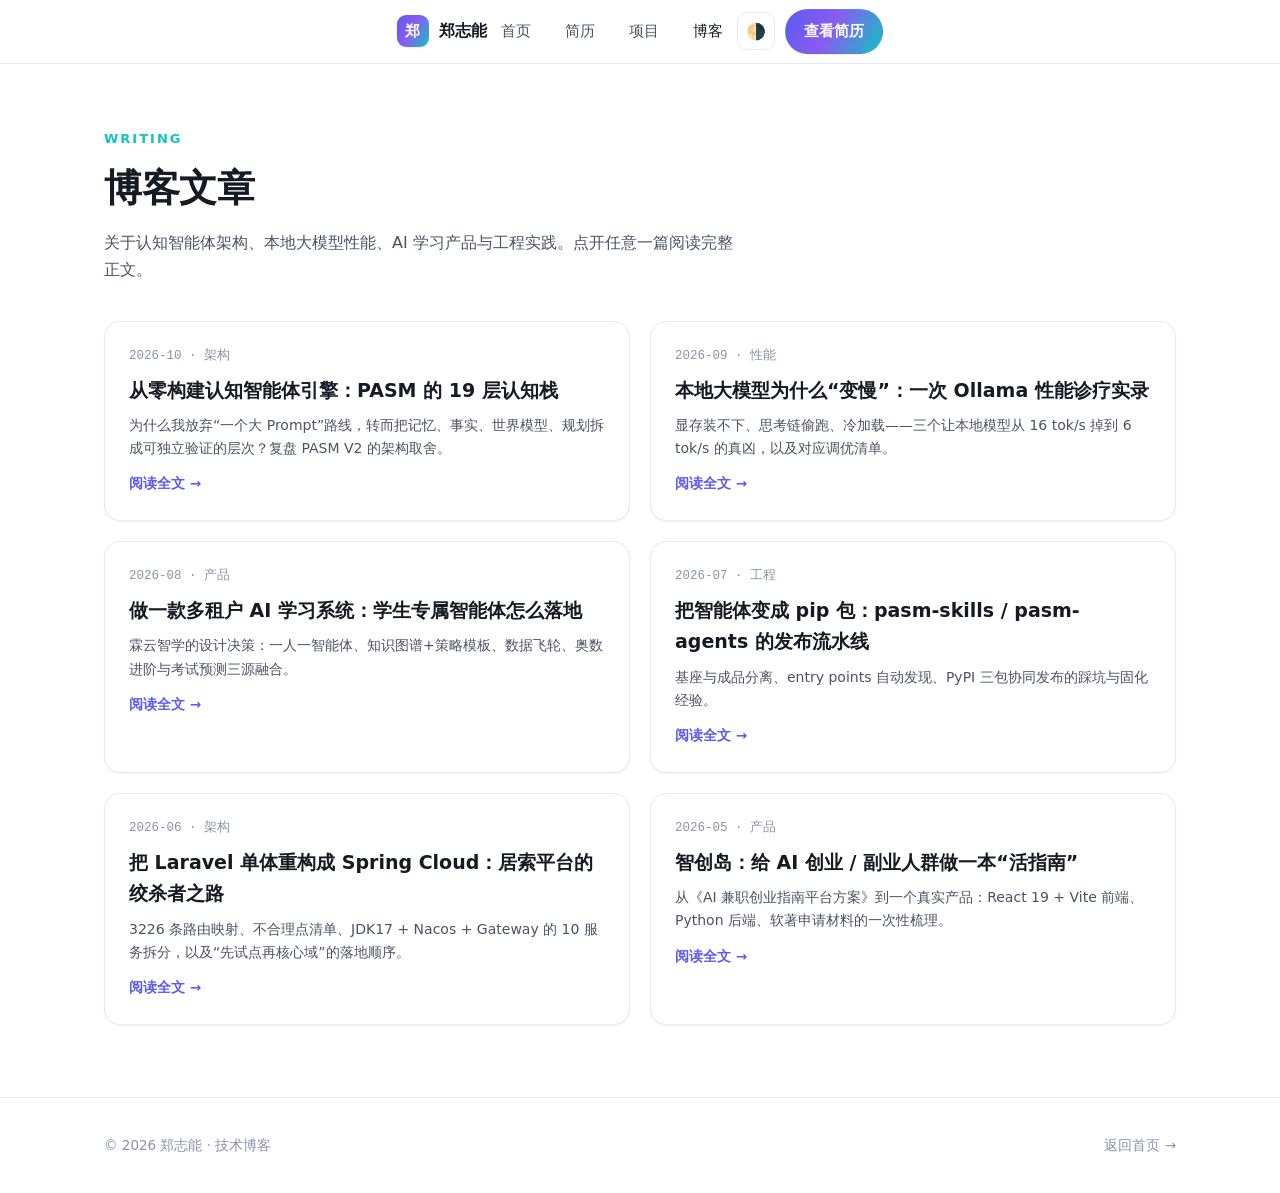
==== blog.html @ 007dc9b1 "feat: 郑志能个人站点与在线简历（纯静态 · 数据驱动 · 扫码联系） - 首页 / 简历页 / 项目页 / 博客页 四页 - 19 个项目真实数据（PASM 系列 / 霖云智学 / 智创岛 / " ====
<!DOCTYPE html>
<html lang="zh-CN">
<head>
  <meta charset="UTF-8" />
  <meta name="viewport" content="width=device-width, initial-scale=1.0" />
  <title>博客 · 郑志能</title>
  <meta name="description" content="郑志能的技术博客：认知智能体架构、本地大模型性能、AI 学习产品与工程实践。" />
  <link rel="stylesheet" href="assets/css/style.css" />
</head>
<body>

  <nav class="nav">
    <div class="wrap">
      <a class="brand" href="index.html"><span class="logo">郑</span><span>郑志能</span></a>
      <div class="nav-links">
        <a href="index.html" data-page="index">首页</a>
        <a href="resume.html" data-page="resume">简历</a>
        <a href="projects.html" data-page="projects">项目</a>
        <a href="blog.html" data-page="blog">博客</a>
      </div>
      <div class="nav-actions">
        <button class="theme-toggle" data-theme-toggle title="切换深色 / 浅色">🌗</button>
        <a class="btn btn-primary" href="resume.html">查看简历</a>
      </div>
    </div>
  </nav>

  <section style="padding-top:64px">
    <div class="wrap">
      <div class="section-head reveal">
        <div class="kicker">Writing</div>
        <h2>博客文章</h2>
        <p>关于认知智能体架构、本地大模型性能、AI 学习产品与工程实践。点开任意一篇阅读完整正文。</p>
      </div>
      <div class="blog-grid" id="posts-grid"></div>
      <article id="article" class="post-full-wrap" hidden></article>
    </div>
  </section>

  <footer>
    <div class="wrap">
      <span>© 2026 郑志能 · 技术博客</span>
      <span><a href="index.html">返回首页 →</a></span>
    </div>
  </footer>

  <script src="assets/data/projects.js"></script>
  <script src="assets/data/posts.js"></script>
  <script src="assets/js/main.js"></script>
</body>
</html>
---- assets/css/style.css ----
/* =========================================================
   郑志能 · 个人站点 / 简历  —  设计系统
   现代极简科技风 · 浅色为主 · 可切换深色 · 可打印
   ========================================================= */

:root {
  /* 浅色主题 */
  --bg: #ffffff;
  --bg-soft: #f6f7fb;
  --bg-card: #ffffff;
  --bg-elevated: #ffffff;
  --text: #161a23;
  --text-soft: #4a5263;
  --text-muted: #8a93a6;
  --border: #e7e9f0;
  --border-strong: #d6dae6;

  --accent: #5b5bf0;          /* 主强调：电光紫 */
  --accent-2: #12c2c2;        /* 次强调：青 */
  --accent-3: #ff7a59;        /* 暖点缀：珊瑚 */
  --grad: linear-gradient(120deg, #5b5bf0 0%, #8a5bf0 45%, #12c2c2 100%);
  --grad-soft: linear-gradient(120deg, rgba(91,91,240,.12), rgba(18,194,194,.12));

  --shadow-sm: 0 1px 2px rgba(20,26,35,.06);
  --shadow-md: 0 8px 24px rgba(20,26,35,.08);
  --shadow-lg: 0 18px 48px rgba(20,26,35,.12);

  --radius-sm: 10px;
  --radius: 16px;
  --radius-lg: 24px;

  --maxw: 1120px;
  --nav-h: 64px;

  --font: "PingFang SC", "Microsoft YaHei", "Segoe UI", system-ui, -apple-system,
          "Helvetica Neue", Arial, "Noto Sans SC", sans-serif;
  --mono: "SFMono-Regular", "JetBrains Mono", "Cascadia Code", Consolas, monospace;
}

[data-theme="dark"] {
  --bg: #0d1017;
  --bg-soft: #11151f;
  --bg-card: #161b27;
  --bg-elevated: #1b2130;
  --text: #eef1f7;
  --text-soft: #b3bccd;
  --text-muted: #6f7a8e;
  --border: #232a3a;
  --border-strong: #2e3648;
  --shadow-sm: 0 1px 2px rgba(0,0,0,.4);
  --shadow-md: 0 8px 24px rgba(0,0,0,.45);
  --shadow-lg: 0 18px 48px rgba(0,0,0,.55);
  --grad-soft: linear-gradient(120deg, rgba(91,91,240,.18), rgba(18,194,194,.16));
}

* { box-sizing: border-box; margin: 0; padding: 0; }

html { scroll-behavior: smooth; }

body {
  font-family: var(--font);
  background: var(--bg);
  color: var(--text);
  line-height: 1.65;
  -webkit-font-smoothing: antialiased;
  transition: background .35s ease, color .35s ease;
}

a { color: inherit; text-decoration: none; }

.wrap { max-width: var(--maxw); margin: 0 auto; padding: 0 24px; }

/* ---------- 顶部导航 ---------- */
.nav {
  position: sticky; top: 0; z-index: 50;
  height: var(--nav-h);
  display: flex; align-items: center;
  backdrop-filter: saturate(180%) blur(14px);
  background: color-mix(in srgb, var(--bg) 82%, transparent);
  border-bottom: 1px solid var(--border);
}
.nav .wrap { display: flex; align-items: center; justify-content: space-between; }
.brand { display: flex; align-items: center; gap: 10px; font-weight: 800; letter-spacing: .3px; }
.brand .logo {
  width: 32px; height: 32px; border-radius: 9px; background: var(--grad);
  display: grid; place-items: center; color: #fff; font-weight: 800; font-size: 15px;
  box-shadow: var(--shadow-sm);
}
.nav-links { display: flex; gap: 6px; align-items: center; }
.nav-links a {
  padding: 8px 14px; border-radius: 999px; color: var(--text-soft);
  font-size: 14.5px; font-weight: 500; transition: .2s;
}
.nav-links a:hover { color: var(--text); background: var(--bg-soft); }
.nav-actions { display: flex; align-items: center; gap: 10px; }
.theme-toggle {
  width: 38px; height: 38px; border-radius: 10px; border: 1px solid var(--border);
  background: var(--bg-card); cursor: pointer; display: grid; place-items: center;
  font-size: 16px; color: var(--text-soft); transition: .2s;
}
.theme-toggle:hover { border-color: var(--accent); color: var(--accent); }
.btn {
  display: inline-flex; align-items: center; gap: 8px;
  padding: 10px 18px; border-radius: 999px; font-weight: 600; font-size: 14.5px;
  cursor: pointer; border: 1px solid transparent; transition: .25s; white-space: nowrap;
}
.btn-primary { background: var(--grad); color: #fff; box-shadow: var(--shadow-sm); }
.btn-primary:hover { box-shadow: var(--shadow-md); transform: translateY(-1px); }
.btn-ghost { border-color: var(--border-strong); color: var(--text); background: var(--bg-card); }
.btn-ghost:hover { border-color: var(--accent); color: var(--accent); }

/* ---------- Hero ---------- */
.hero { position: relative; overflow: hidden; padding: 86px 0 64px; }
.hero::before {
  content: ""; position: absolute; inset: -30% -10% auto -10%; height: 560px;
  background: radial-gradient(60% 60% at 70% 0%, rgba(91,91,240,.16), transparent 60%),
              radial-gradient(50% 50% at 12% 10%, rgba(18,194,194,.14), transparent 60%);
  pointer-events: none;
}
.hero-grid { position: relative; display: grid; grid-template-columns: 1.3fr .9fr; gap: 48px; align-items: center; }
.eyebrow {
  display: inline-flex; align-items: center; gap: 8px; font-size: 13px; font-weight: 600;
  color: var(--accent); background: var(--grad-soft); padding: 6px 14px; border-radius: 999px;
  border: 1px solid color-mix(in srgb, var(--accent) 22%, transparent);
}
.hero h1 { font-size: clamp(38px, 5.4vw, 64px); line-height: 1.06; margin: 18px 0 14px; letter-spacing: -.5px; }
.hero h1 .grad { background: var(--grad); -webkit-background-clip: text; background-clip: text; color: transparent; }
.hero .lead { font-size: 18px; color: var(--text-soft); max-width: 560px; }
.hero .cta { margin-top: 28px; display: flex; gap: 12px; flex-wrap: wrap; }
.hero .stats { margin-top: 38px; display: flex; gap: 30px; flex-wrap: wrap; }
.stat .n { font-size: 28px; font-weight: 800; background: var(--grad); -webkit-background-clip: text; background-clip: text; color: transparent; }
.stat .l { font-size: 13px; color: var(--text-muted); }

.avatar-card {
  position: relative; border-radius: var(--radius-lg); padding: 26px;
  background: var(--bg-card); border: 1px solid var(--border); box-shadow: var(--shadow-lg);
}
.avatar {
  width: 100%; aspect-ratio: 1/1; border-radius: var(--radius); background: var(--grad-soft);
  display: grid; place-items: center; font-size: 64px; font-weight: 800; color: var(--accent);
  border: 1px solid var(--border);
}
.avatar-card .meta { margin-top: 16px; display: grid; gap: 8px; }
.avatar-card .meta div { display: flex; justify-content: space-between; font-size: 13.5px; color: var(--text-soft); }
.avatar-card .meta b { color: var(--text); font-weight: 600; }

/* ---------- 区块通用 ---------- */
section { padding: 72px 0; }
.section-head { margin-bottom: 38px; }
.section-head .kicker { font-size: 13px; font-weight: 700; letter-spacing: 2px; text-transform: uppercase; color: var(--accent-2); }
.section-head h2 { font-size: clamp(26px, 3.4vw, 38px); margin-top: 8px; letter-spacing: -.4px; }
.section-head p { color: var(--text-soft); margin-top: 10px; max-width: 640px; }
.bg-soft { background: var(--bg-soft); }

/* 关于 */
.about-grid { display: grid; grid-template-columns: 1.4fr 1fr; gap: 40px; align-items: start; }
.about p { color: var(--text-soft); margin-bottom: 14px; }
.about p strong { color: var(--text); }

.skill-group h4 { font-size: 14px; color: var(--text-muted); margin: 18px 0 10px; text-transform: uppercase; letter-spacing: 1px; }
.tags { display: flex; flex-wrap: wrap; gap: 8px; }
.tag {
  font-size: 13px; padding: 6px 13px; border-radius: 999px; background: var(--bg-card);
  border: 1px solid var(--border); color: var(--text-soft); font-weight: 500;
}
.tag.accent { background: var(--grad-soft); border-color: color-mix(in srgb, var(--accent) 25%, transparent); color: var(--accent); }

/* ---------- 项目卡片 ---------- */
.projects-grid { display: grid; grid-template-columns: repeat(3, 1fr); gap: 20px; }
.card {
  background: var(--bg-card); border: 1px solid var(--border); border-radius: var(--radius);
  padding: 22px; transition: .25s; display: flex; flex-direction: column; gap: 12px;
  box-shadow: var(--shadow-sm);
}
.card:hover { transform: translateY(-4px); box-shadow: var(--shadow-lg); border-color: color-mix(in srgb, var(--accent) 35%, var(--border)); }
.card .top { display: flex; align-items: center; justify-content: space-between; gap: 10px; }
.card .icon {
  width: 42px; height: 42px; border-radius: 12px; background: var(--grad-soft);
  display: grid; place-items: center; font-size: 20px; border: 1px solid var(--border);
}
.badge { font-size: 11.5px; font-weight: 700; padding: 4px 10px; border-radius: 999px; }
.badge.core { background: rgba(91,91,240,.14); color: var(--accent); }
.badge.open { background: rgba(18,194,194,.16); color: var(--accent-2); }
.badge.prod { background: rgba(255,122,89,.16); color: var(--accent-3); }
.badge.wip  { background: rgba(138,146,166,.18); color: var(--text-muted); }
.card h3 { font-size: 18px; }
.card .en { font-size: 12.5px; color: var(--text-muted); font-family: var(--mono); }
.card p { font-size: 14px; color: var(--text-soft); flex: 1; }
.card .tech { display: flex; flex-wrap: wrap; gap: 6px; }
.card .tech span { font-size: 11.5px; color: var(--text-muted); border: 1px solid var(--border); border-radius: 6px; padding: 2px 8px; }
.card .links { display: flex; gap: 14px; margin-top: 4px; }
.card .links a { font-size: 13px; font-weight: 600; color: var(--accent); }
.card .links a:hover { text-decoration: underline; }

/* ---------- 时间线（履历） ---------- */
.timeline { position: relative; padding-left: 26px; }
.timeline::before { content: ""; position: absolute; left: 7px; top: 6px; bottom: 6px; width: 2px; background: var(--border-strong); }
.tl-item { position: relative; padding-bottom: 30px; }
.tl-item::before { content: ""; position: absolute; left: -23px; top: 5px; width: 14px; height: 14px; border-radius: 50%; background: var(--bg); border: 3px solid var(--accent); box-shadow: 0 0 0 4px var(--grad-soft); }
.tl-item .when { font-size: 13px; color: var(--accent); font-weight: 700; }
.tl-item h4 { font-size: 17px; margin: 4px 0 2px; }
.tl-item .org { font-size: 13.5px; color: var(--text-muted); margin-bottom: 8px; }
.tl-item ul { padding-left: 18px; color: var(--text-soft); font-size: 14.5px; }
.tl-item ul li { margin-bottom: 5px; }

/* ---------- 博客 ---------- */
.blog-grid { display: grid; grid-template-columns: repeat(2, 1fr); gap: 20px; }
.post {
  display: block; background: var(--bg-card); border: 1px solid var(--border); border-radius: var(--radius);
  padding: 24px; transition: .25s; box-shadow: var(--shadow-sm);
}
.post:hover { transform: translateY(-3px); box-shadow: var(--shadow-md); border-color: color-mix(in srgb, var(--accent) 30%, var(--border)); }
.post .date { font-size: 12.5px; color: var(--text-muted); font-family: var(--mono); }
.post h3 { font-size: 19px; margin: 8px 0; }
.post p { color: var(--text-soft); font-size: 14px; }
.post .more { display: inline-block; margin-top: 12px; color: var(--accent); font-weight: 600; font-size: 13.5px; }

/* ---------- 文章详情 ---------- */
.post-full-wrap { max-width: 780px; margin: 0 auto; }
.post-full { background: var(--bg-card); border: 1px solid var(--border); border-radius: var(--radius); padding: 38px; box-shadow: var(--shadow-sm); }
.post-full h1 { font-size: clamp(24px, 3.4vw, 34px); margin: 10px 0 8px; letter-spacing: -.4px; }
.post-full .lead { color: var(--text-soft); font-size: 16px; margin-bottom: 22px; }
.post-full .date { font-size: 12.5px; color: var(--text-muted); font-family: var(--mono); }
.post-full h4 { font-size: 16px; margin: 22px 0 8px; color: var(--text); }
.post-full p { color: var(--text-soft); margin-bottom: 14px; }
.post-full ul { padding-left: 20px; color: var(--text-soft); margin-bottom: 14px; }
.post-full ul li { margin-bottom: 6px; }
.post-full pre { background: var(--bg-soft); border: 1px solid var(--border); border-radius: 10px; padding: 14px; overflow: auto; font-family: var(--mono); font-size: 13px; color: var(--text); }
.post-full code { font-family: var(--mono); font-size: .92em; background: var(--bg-soft); padding: 1px 6px; border-radius: 6px; }

/* ---------- 扫码联系 ---------- */
.qr { width: 118px; height: 118px; border-radius: 12px; background: #fff; padding: 8px; border: 1px solid var(--border); box-shadow: var(--shadow-sm); display: block; }
.scan-contact { display: flex; align-items: center; gap: 16px; flex-wrap: wrap; }
.scan-contact .qr-cap { font-size: 13px; color: var(--text-soft); line-height: 1.7; }
.scan-contact .qr-cap b { color: var(--accent); }
.contact-card .qr { background: #fff; border-color: rgba(255,255,255,.4); }
.contact-card .qr-cap { color: #fff; }
.contact-card .qr-cap b { color: #fff; }

/* ---------- 联系 ---------- */
.contact-card {
  border-radius: var(--radius-lg); padding: 48px; text-align: center; color: #fff;
  background: var(--grad); box-shadow: var(--shadow-lg); position: relative; overflow: hidden;
}
.contact-card::after { content: ""; position: absolute; inset: 0; background: radial-gradient(40% 60% at 80% 10%, rgba(255,255,255,.18), transparent 60%); }
.contact-card h2 { font-size: clamp(26px, 3.6vw, 38px); position: relative; }
.contact-card p { position: relative; opacity: .92; margin: 12px auto 26px; max-width: 520px; }
.contact-links { position: relative; display: flex; gap: 12px; justify-content: center; flex-wrap: wrap; }
.contact-links a { background: rgba(255,255,255,.16); border: 1px solid rgba(255,255,255,.3); color: #fff; padding: 10px 18px; border-radius: 999px; font-weight: 600; font-size: 14px; transition: .2s; }
.contact-links a:hover { background: rgba(255,255,255,.28); }

/* ---------- 页脚 ---------- */
footer { padding: 36px 0; border-top: 1px solid var(--border); color: var(--text-muted); font-size: 13.5px; }
footer .wrap { display: flex; justify-content: space-between; flex-wrap: wrap; gap: 12px; }

/* ---------- 滚动出现动画 ---------- */
.reveal { opacity: 0; transform: translateY(18px); transition: opacity .6s ease, transform .6s ease; }
.reveal.in { opacity: 1; transform: none; }
@media (prefers-reduced-motion: reduce) { .reveal { opacity: 1; transform: none; } }

/* ---------- 响应式 ---------- */
@media (max-width: 920px) {
  .hero-grid { grid-template-columns: 1fr; gap: 32px; }
  .avatar-card { max-width: 380px; }
  .about-grid { grid-template-columns: 1fr; }
  .projects-grid { grid-template-columns: repeat(2, 1fr); }
  .blog-grid { grid-template-columns: 1fr; }
  .nav-links { display: none; }
}
@media (max-width: 560px) {
  .projects-grid { grid-template-columns: 1fr; }
  section { padding: 52px 0; }
  .hero { padding: 56px 0 40px; }
  .contact-card { padding: 32px 22px; }
}

/* =========================================================
   简历页专用（resume.html）
   ========================================================= */
.resume-shell { max-width: 920px; margin: 0 auto; padding: 40px 24px 64px; }
.resume-toolbar { display: flex; justify-content: flex-end; gap: 10px; margin-bottom: 18px; }
.r-header { display: flex; align-items: flex-start; justify-content: space-between; gap: 24px; border-bottom: 2px solid var(--text); padding-bottom: 18px; margin-bottom: 22px; }
.r-header .name { font-size: 34px; font-weight: 800; letter-spacing: -.5px; }
.r-header .role { font-size: 16px; color: var(--accent); font-weight: 600; margin-top: 4px; }
.r-header .contacts { text-align: right; font-size: 13.5px; color: var(--text-soft); line-height: 1.9; }
.r-header .contacts a { color: var(--accent); }
.r-summary { color: var(--text-soft); font-size: 14.5px; margin-bottom: 24px; }
.r-cols { display: grid; grid-template-columns: 1.65fr 1fr; gap: 34px; }
.r-block { margin-bottom: 26px; }
.r-block > h3 { font-size: 15px; letter-spacing: 1.5px; text-transform: uppercase; color: var(--accent); border-left: 3px solid var(--accent); padding-left: 10px; margin-bottom: 14px; }
.r-item { margin-bottom: 16px; }
.r-item .t { font-weight: 700; font-size: 15px; }
.r-item .s { font-size: 13px; color: var(--text-muted); margin: 2px 0 6px; }
.r-item ul { padding-left: 18px; font-size: 13.5px; color: var(--text-soft); }
.r-item ul li { margin-bottom: 3px; }
.r-side .r-block > h3 { color: var(--accent-2); border-color: var(--accent-2); }
.r-side .tag { margin-bottom: 6px; }
.r-print-hint { font-size: 12.5px; color: var(--text-muted); text-align: center; margin-top: 30px; }

@media (max-width: 760px) {
  .r-cols { grid-template-columns: 1fr; }
  .r-header { flex-direction: column; }
  .r-header .contacts { text-align: left; }
}

/* 打印优化 */
@media print {
  @page { size: A4; margin: 14mm; }
  :root { --shadow-sm: none; --shadow-md: none; --shadow-lg: none; }
  body { background: #fff !important; color: #000 !important; }
  .nav, .resume-toolbar, .r-print-hint, footer { display: none !important; }
  .resume-shell { max-width: 100%; padding: 0; }
  .r-cols { grid-template-columns: 1.7fr 1fr; }
  .card, .post, .contact-card { box-shadow: none; }
  a { color: #000 !important; text-decoration: none; }
  .r-block > h3 { color: #000 !important; }
  section { padding: 18px 0; }
  .qr { background: #fff !important; box-shadow: none !important; }
  .post-full-wrap { display: block !important; max-width: 100%; }
  .post-full { border: none !important; box-shadow: none !important; padding: 0; }
}
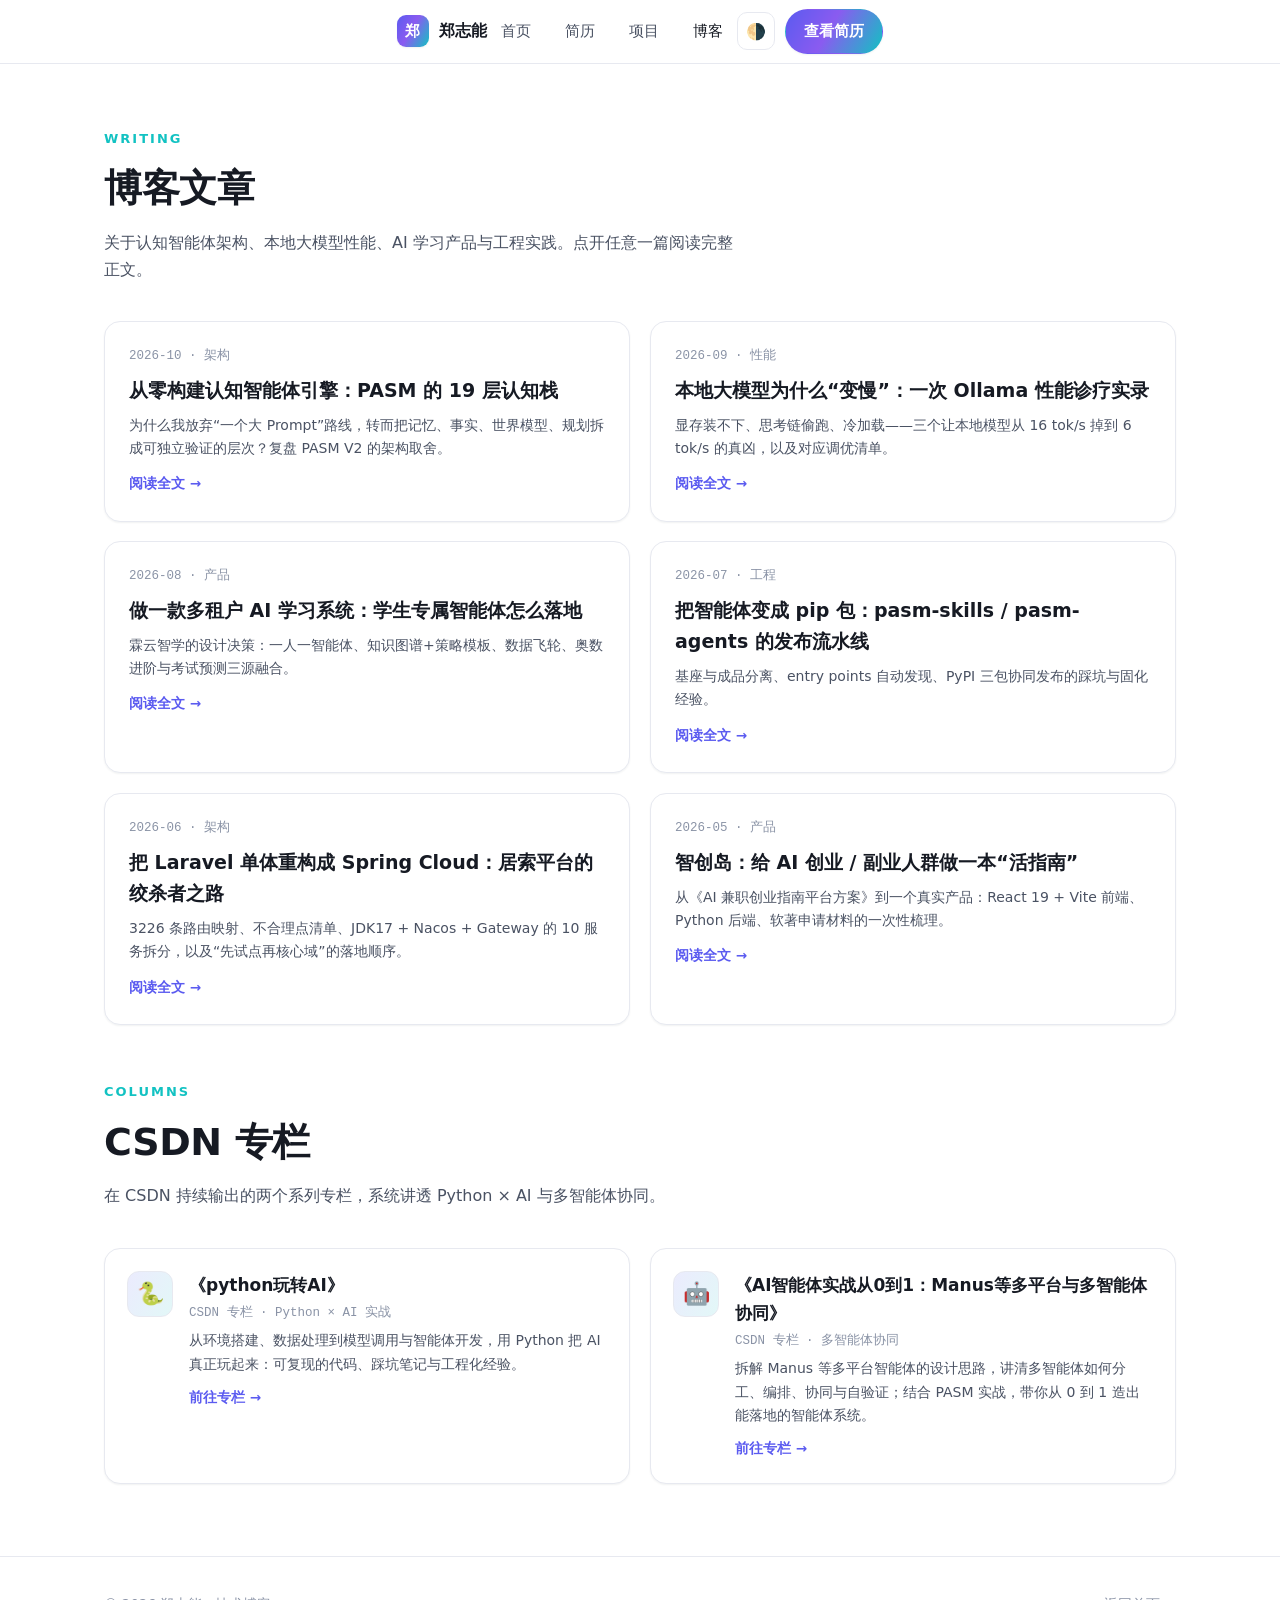
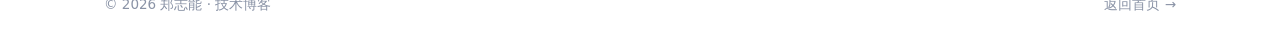
==== commit 26efe6d7: "feat: 联系方式可见化 + 动效升级 + CSDN 专栏 - 联系区展示邮箱/手机/微信 Zenojack/公众号 PASM认知引擎（保留 vCard 二维码并加入微信名） - 动态效果：Hero" ====
--- a/blog.html
+++ b/blog.html
@@ -34,6 +34,13 @@
       </div>
       <div class="blog-grid" id="posts-grid"></div>
       <article id="article" class="post-full-wrap" hidden></article>
+
+      <div class="section-head reveal" style="margin-top:56px">
+        <div class="kicker">Columns</div>
+        <h2>CSDN 专栏</h2>
+        <p>在 CSDN 持续输出的两个系列专栏，系统讲透 Python × AI 与多智能体协同。</p>
+      </div>
+      <div class="columns-grid" id="columns-grid"></div>
     </div>
   </section>
 
--- a/assets/css/style.css
+++ b/assets/css/style.css
@@ -303,6 +303,117 @@
   .r-header .contacts { text-align: left; }
 }
 
+/* =========================================================
+   动态视觉效果（克制、专业，符合简历形象）
+   ========================================================= */
+@property --ang { syntax: '<angle>'; inherits: false; initial-value: 0deg; }
+
+/* 顶部滚动进度条 */
+.scroll-progress {
+  position: fixed; top: 0; left: 0; height: 3px; width: 0%;
+  background: var(--grad); z-index: 60; transition: width .12s linear;
+  box-shadow: 0 0 8px rgba(91,91,240,.5);
+}
+
+/* Hero 背景：漂浮光斑 + 细网格 */
+.hero-bg { position: absolute; inset: 0; overflow: hidden; pointer-events: none; z-index: 0; }
+.hero-bg .blob { position: absolute; border-radius: 50%; opacity: .55; filter: blur(8px); }
+.hero-bg .b1 { width: 480px; height: 480px; left: -140px; top: -150px;
+  background: radial-gradient(circle, rgba(91,91,240,.55), transparent 70%); animation: float1 15s ease-in-out infinite; }
+.hero-bg .b2 { width: 440px; height: 440px; right: -120px; top: -80px;
+  background: radial-gradient(circle, rgba(18,194,194,.5), transparent 70%); animation: float2 19s ease-in-out infinite; }
+.hero-bg .b3 { width: 380px; height: 380px; right: 16%; bottom: -180px;
+  background: radial-gradient(circle, rgba(255,122,89,.42), transparent 70%); animation: float3 17s ease-in-out infinite; }
+.hero-bg .grid { position: absolute; inset: -2px; opacity: .5;
+  background-image:
+    linear-gradient(rgba(91,91,240,.07) 1px, transparent 1px),
+    linear-gradient(90deg, rgba(91,91,240,.07) 1px, transparent 1px);
+  background-size: 46px 46px;
+  -webkit-mask-image: radial-gradient(72% 60% at 50% 0%, #000 25%, transparent 80%);
+          mask-image: radial-gradient(72% 60% at 50% 0%, #000 25%, transparent 80%);
+  animation: gridmove 22s linear infinite; }
+
+/* 指针跟随光晕（由 JS 写入 --mx/--my） */
+.hero::after {
+  content: ""; position: absolute; inset: 0; pointer-events: none; z-index: 0;
+  background: radial-gradient(420px circle at var(--mx, 50%) var(--my, 0%),
+              rgba(91,91,240,.16), transparent 60%);
+  transition: background .2s ease;
+}
+.hero-grid { position: relative; z-index: 1; }
+
+@keyframes float1 { 0%,100%{transform:translate(0,0)} 50%{transform:translate(40px,30px)} }
+@keyframes float2 { 0%,100%{transform:translate(0,0)} 50%{transform:translate(-36px,26px)} }
+@keyframes float3 { 0%,100%{transform:translate(0,0)} 50%{transform:translate(28px,-34px)} }
+@keyframes gridmove { to { background-position: 46px 46px; } }
+
+/* 文字轮换 */
+.rotator { margin-top: 18px; font-size: 15px; color: var(--text-soft); min-height: 22px; }
+.rotator .rk { color: var(--accent); font-weight: 600; }
+
+/* 头像卡：旋转渐变描边 */
+.avatar-card { position: relative; }
+.avatar-card::before {
+  content: ""; position: absolute; inset: -1px; border-radius: inherit; padding: 1px;
+  background: conic-gradient(from var(--ang), var(--accent), var(--accent-2), var(--accent-3), var(--accent));
+  -webkit-mask: linear-gradient(#000 0 0) content-box, linear-gradient(#000 0 0);
+  -webkit-mask-composite: xor; mask-composite: exclude;
+  animation: spin 9s linear infinite; pointer-events: none;
+}
+@keyframes spin { to { --ang: 360deg; } }
+
+/* 时间线节点脉动 */
+.tl-item::before { animation: tlpulse 2.6s ease-out infinite; }
+@keyframes tlpulse {
+  0%   { box-shadow: 0 0 0 0 rgba(91,91,240,.35); }
+  70%  { box-shadow: 0 0 0 12px rgba(91,91,240,0); }
+  100% { box-shadow: 0 0 0 0 rgba(91,91,240,0); }
+}
+
+/* 卡片入场：z 轴微抬 + 渐显（reveal 已处理位移，这里加错落延迟由 JS 注入） */
+.card, .post, .avatar-card { will-change: transform; }
+
+/* 专栏卡片 */
+.column-card {
+  display: flex; gap: 16px; align-items: flex-start; background: var(--bg-card);
+  border: 1px solid var(--border); border-radius: var(--radius); padding: 22px;
+  transition: .25s; box-shadow: var(--shadow-sm);
+}
+.column-card:hover { transform: translateY(-3px); box-shadow: var(--shadow-md); border-color: color-mix(in srgb, var(--accent) 30%, var(--border)); }
+.column-card .cicon {
+  width: 46px; height: 46px; flex: none; border-radius: 12px; background: var(--grad-soft);
+  display: grid; place-items: center; font-size: 22px; border: 1px solid var(--border);
+}
+.column-card h3 { font-size: 17px; margin-bottom: 4px; }
+.column-card .cmeta { font-size: 12.5px; color: var(--text-muted); font-family: var(--mono); margin-bottom: 6px; }
+.column-card p { font-size: 14px; color: var(--text-soft); }
+.column-card .more { display: inline-block; margin-top: 10px; color: var(--accent); font-weight: 600; font-size: 13.5px; }
+.columns-grid { display: grid; grid-template-columns: repeat(2, 1fr); gap: 20px; }
+
+/* 联系信息网格（替换纯二维码） */
+.contact-info { display: flex; flex-wrap: wrap; gap: 12px; justify-content: center; margin: 4px 0 22px; }
+.contact-chip {
+  display: inline-flex; align-items: center; gap: 8px; background: rgba(255,255,255,.14);
+  border: 1px solid rgba(255,255,255,.28); color: #fff; padding: 9px 15px; border-radius: 999px;
+  font-size: 13.5px; font-weight: 600; transition: .2s;
+}
+.contact-chip:hover { background: rgba(255,255,255,.26); }
+.contact-chip a { color: #fff; }
+.contact-chip .k { opacity: .8; font-weight: 500; }
+
+/* 头像卡里的联系标签 */
+.meta .wx { color: var(--accent) !important; }
+
+@media (prefers-reduced-motion: reduce) {
+  .hero-bg .blob, .hero-bg .grid, .avatar-card::before, .tl-item::before { animation: none !important; }
+  .hero::after { display: none; }
+}
+
+/* 打印时隐藏动效层 */
+@media print {
+  .scroll-progress, .hero-bg, .hero::after { display: none !important; }
+}
+
 /* 打印优化 */
 @media print {
   @page { size: A4; margin: 14mm; }
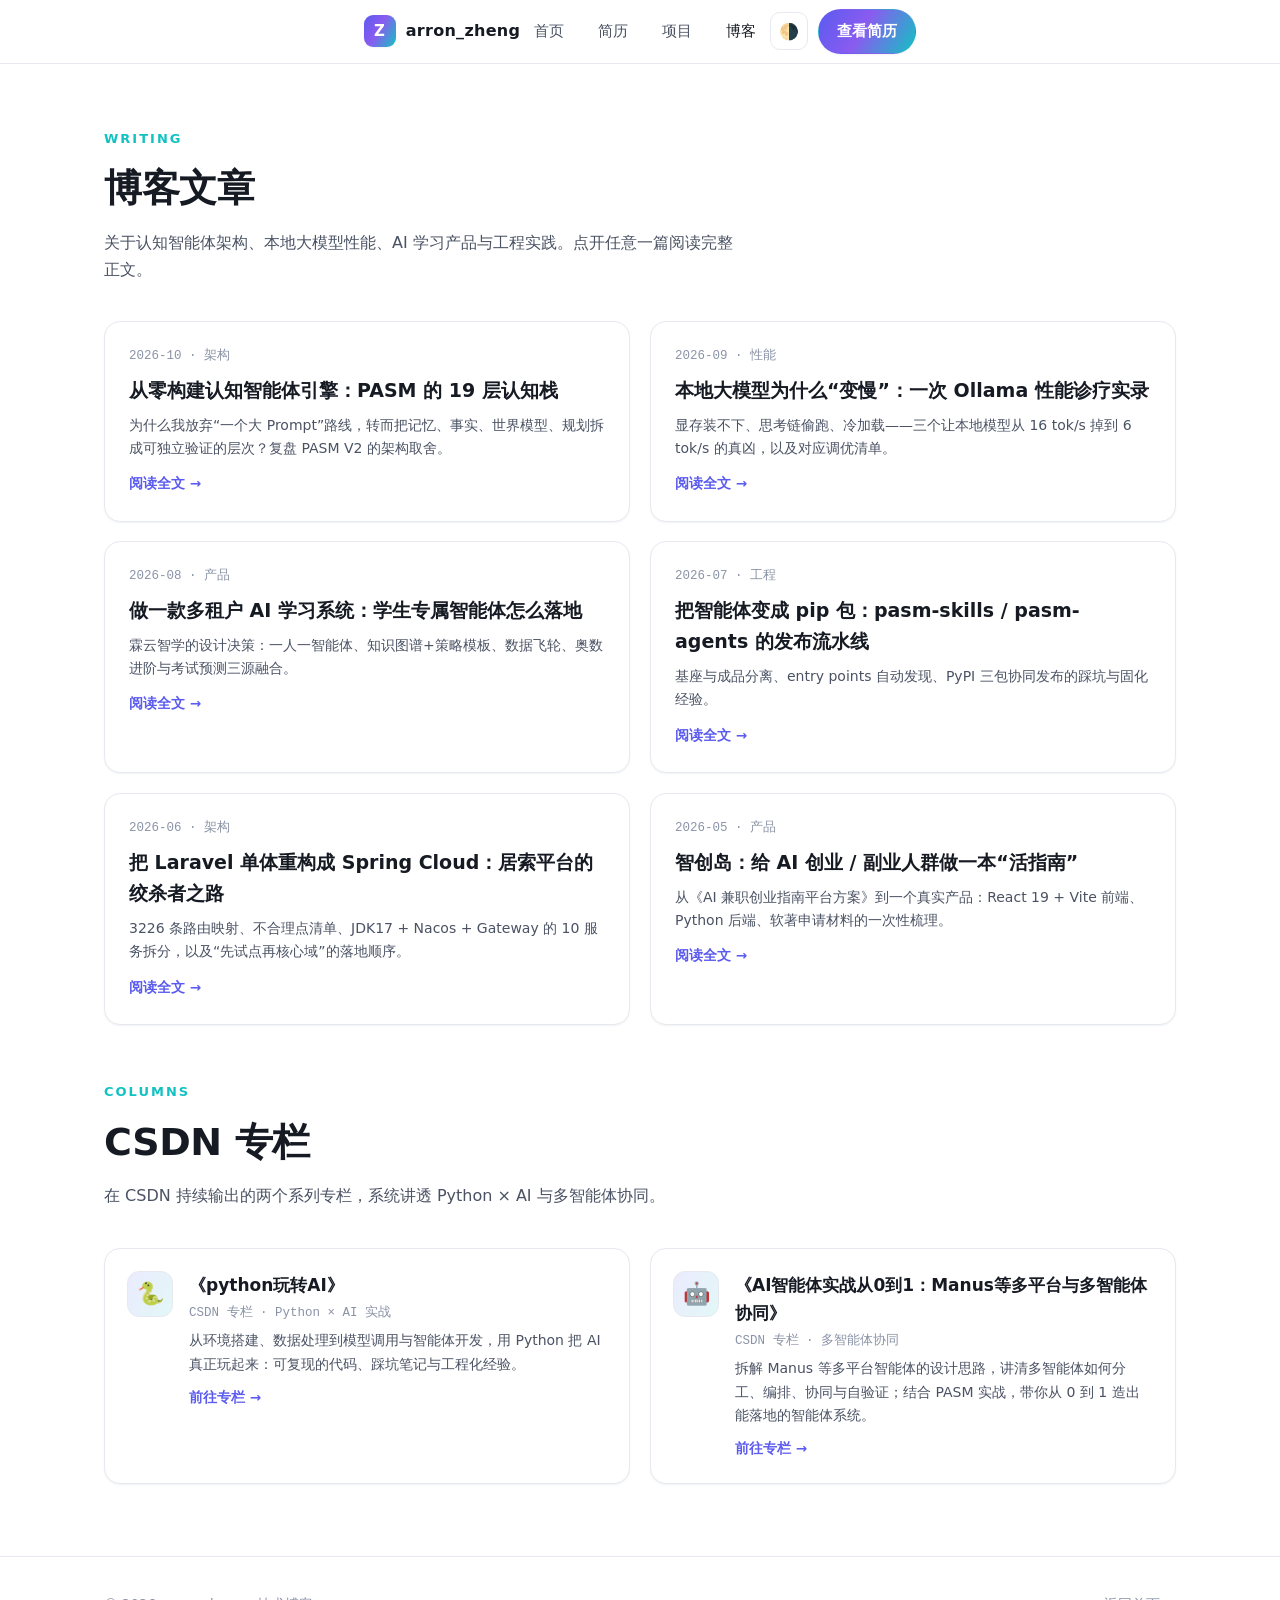
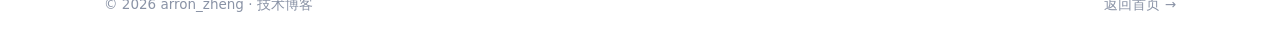
==== commit 01ce7236: "chore: 站点统一使用 arron_zheng 品牌名（简历保留真名郑志能） - index/blog/projects/README 的『郑志能』统一改为 arron_zheng - 品牌字标由" ====
--- a/blog.html
+++ b/blog.html
@@ -3,15 +3,15 @@
 <head>
   <meta charset="UTF-8" />
   <meta name="viewport" content="width=device-width, initial-scale=1.0" />
-  <title>博客 · 郑志能</title>
-  <meta name="description" content="郑志能的技术博客：认知智能体架构、本地大模型性能、AI 学习产品与工程实践。" />
+  <title>博客 · arron_zheng</title>
+  <meta name="description" content="arron_zheng的技术博客：认知智能体架构、本地大模型性能、AI 学习产品与工程实践。" />
   <link rel="stylesheet" href="assets/css/style.css" />
 </head>
 <body>
 
   <nav class="nav">
     <div class="wrap">
-      <a class="brand" href="index.html"><span class="logo">郑</span><span>郑志能</span></a>
+      <a class="brand" href="index.html"><span class="logo">Z</span><span>arron_zheng</span></a>
       <div class="nav-links">
         <a href="index.html" data-page="index">首页</a>
         <a href="resume.html" data-page="resume">简历</a>
@@ -46,7 +46,7 @@
 
   <footer>
     <div class="wrap">
-      <span>© 2026 郑志能 · 技术博客</span>
+      <span>© 2026 arron_zheng · 技术博客</span>
       <span><a href="index.html">返回首页 →</a></span>
     </div>
   </footer>
